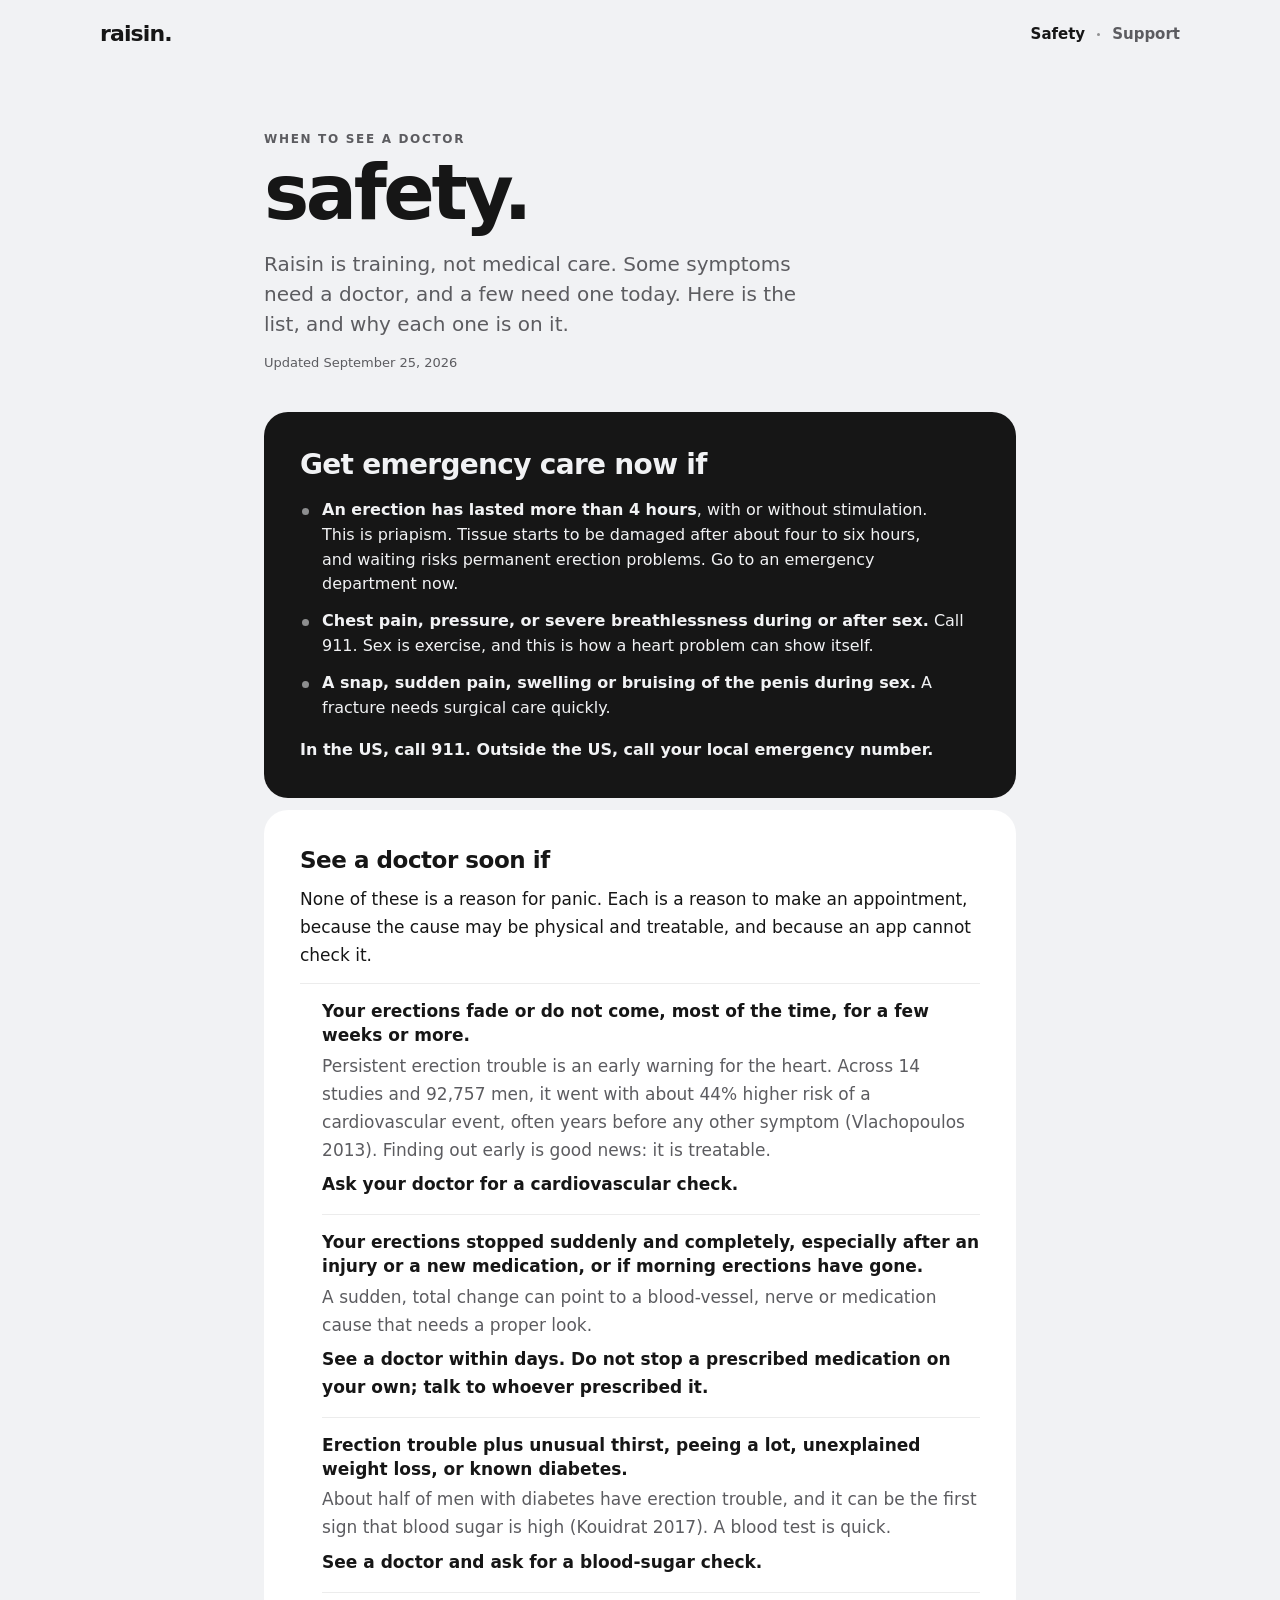
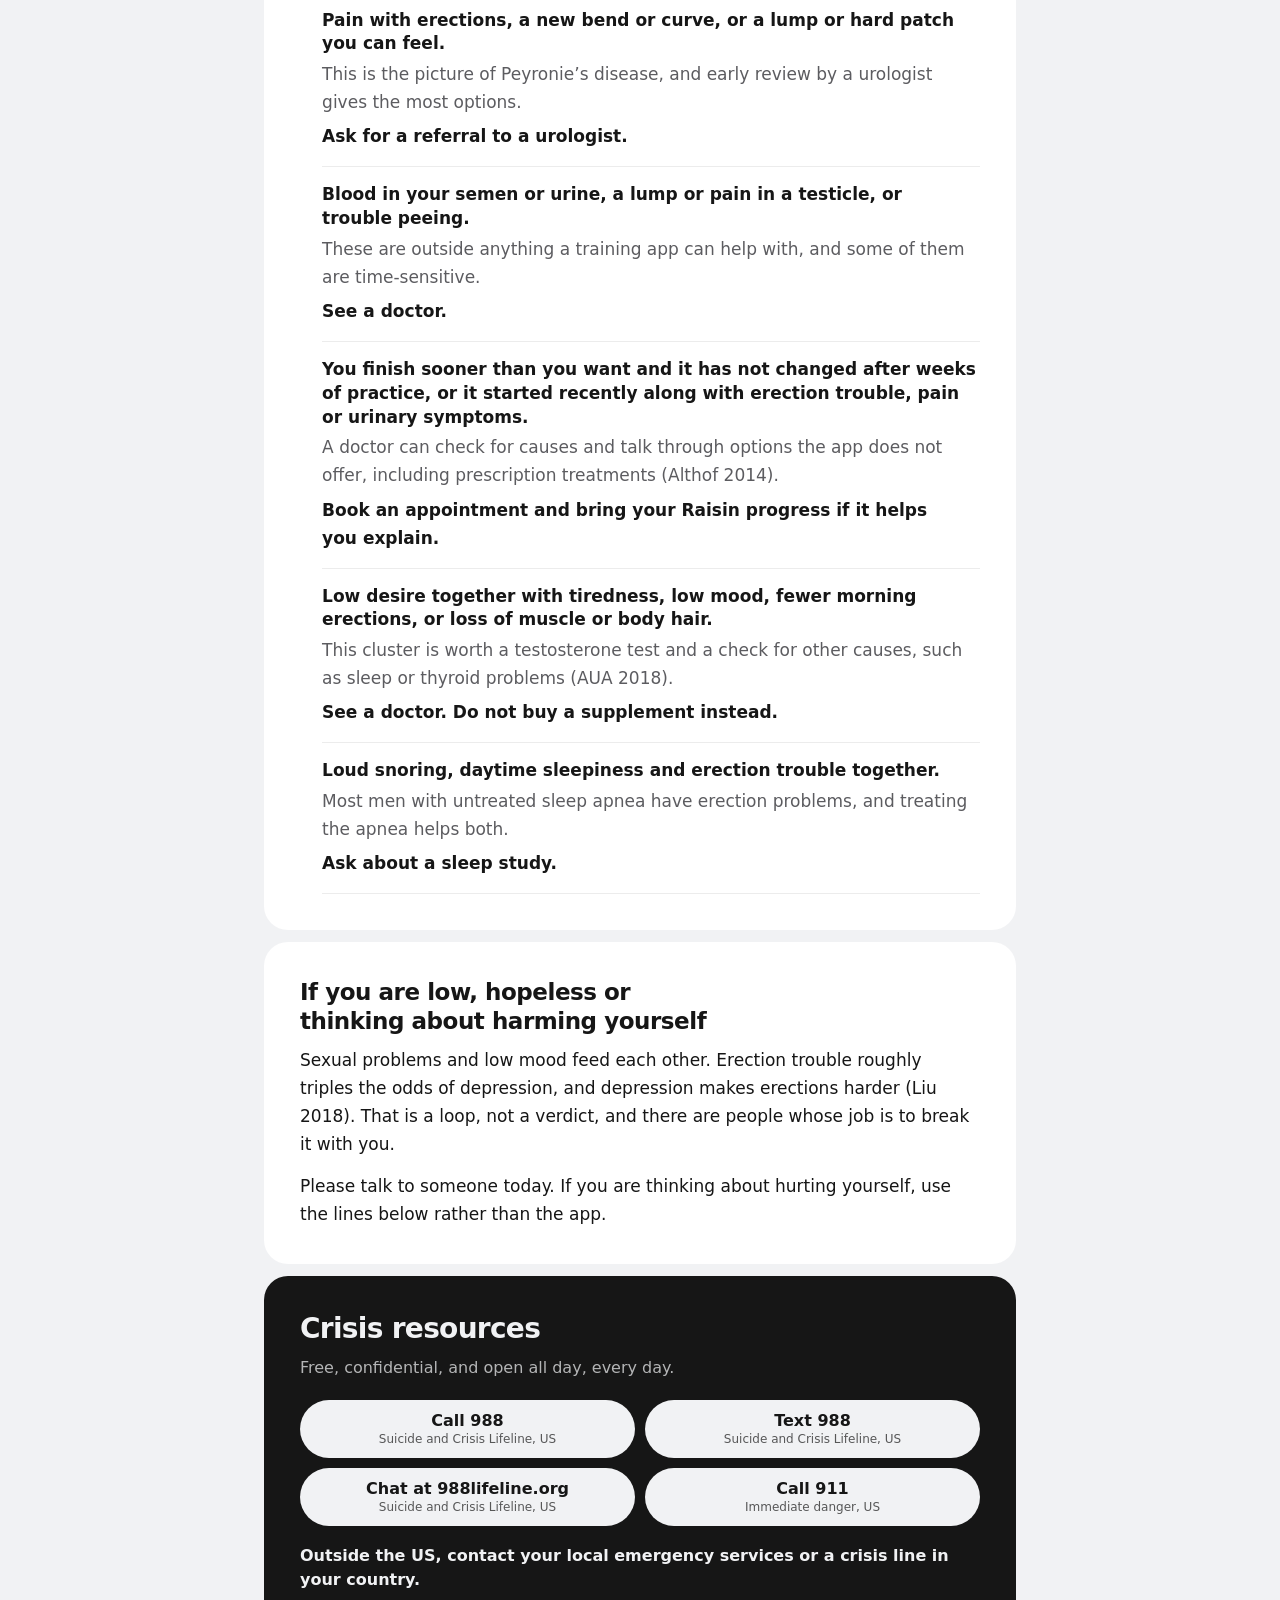
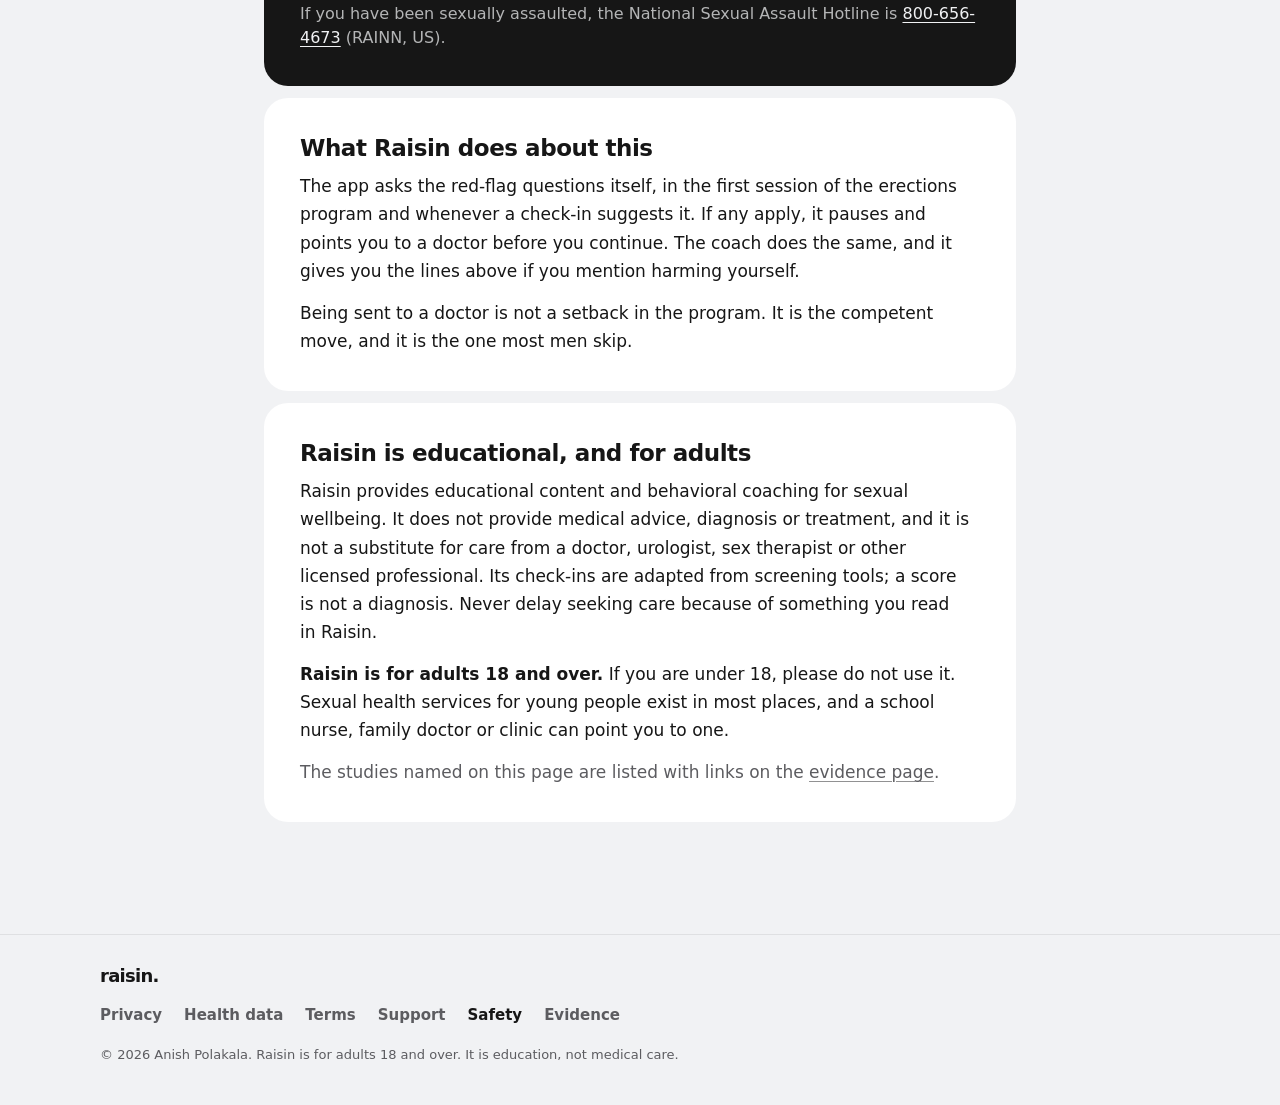
==== safety/index.html @ 12e7c558 "Raisin site: landing, privacy, health data, terms, support, safety, evidence Static site for the Rai" ====
<!doctype html>
<html lang="en">
<!-- Same page as ../safety.html so the clean URL /safety/ works. Generated by tools/mirror.py; edit safety.html and re-run it. -->
<head>
<meta charset="utf-8">
<meta name="viewport" content="width=device-width, initial-scale=1">
<title>When to see a doctor · Raisin</title>
<meta name="description" content="Raisin is training, not medical care. The signs that need a doctor, the ones that need emergency care today, and crisis resources. For adults 18 and over.">
<meta name="color-scheme" content="light dark">
<meta name="theme-color" content="#F1F2F4" media="(prefers-color-scheme: light)">
<meta name="theme-color" content="#000000" media="(prefers-color-scheme: dark)">
<meta name="referrer" content="no-referrer">
<meta name="format-detection" content="telephone=no">
<meta http-equiv="Content-Security-Policy" content="default-src 'self'; script-src 'none'; style-src 'self' https://fonts.googleapis.com; font-src https://fonts.gstatic.com; img-src 'self' data:; connect-src 'none'; base-uri 'none'; form-action 'none'; object-src 'none'">
<meta property="og:title" content="When to see a doctor · Raisin">
<meta property="og:description" content="The signs that need a doctor, the ones that need emergency care today, and crisis resources.">
<meta property="og:type" content="website">
<link rel="icon" href="../assets/favicon.svg" type="image/svg+xml">
<link rel="preconnect" href="https://fonts.googleapis.com">
<link rel="preconnect" href="https://fonts.gstatic.com" crossorigin>
<link rel="stylesheet" href="https://fonts.googleapis.com/css2?family=Figtree:wght@400;500;600;700;800&display=swap">
<link rel="stylesheet" href="../assets/site.css">
</head>
<body>
<a class="skip-link" href="#main">Skip to content</a>
<header class="site-header">
  <div class="wrap site-header__inner">
    <a class="wordmark" href="../">raisin.</a>
    <nav class="site-nav" aria-label="Main">
      <ul>
        <li><a href="../safety.html" aria-current="page">Safety</a></li>
        <li><a href="../support.html">Support</a></li>
      </ul>
    </nav>
  </div>
</header>
<main id="main">
  <div class="page-head wrap--doc">
    <p class="eyebrow">When to see a doctor</p>
    <h1 class="page-title">safety.</h1>
    <p class="lede">Raisin is training, not medical care. Some symptoms need a doctor, and a few need one today. Here is the list, and why each one is on it.</p>
    <p class="meta">Updated September 25, 2026</p>
  </div>
  <div class="wrap--doc stack">
    <section class="card card--inverse crisis" aria-labelledby="urgent-title">
      <h2 id="urgent-title">Get emergency care now if</h2>
      <ul class="summary">
        <li><strong>An erection has lasted more than 4 hours</strong>, with or without stimulation. This is priapism. Tissue starts to be damaged after about four to six hours, and waiting risks permanent erection problems. Go to an emergency department now.</li>
        <li><strong>Chest pain, pressure, or severe breathlessness during or after sex.</strong> Call 911. Sex is exercise, and this is how a heart problem can show itself.</li>
        <li><strong>A snap, sudden pain, swelling or bruising of the penis during sex.</strong> A fracture needs surgical care quickly.</li>
      </ul>
      <p class="crisis__danger">In the US, call 911. Outside the US, call your local emergency number.</p>
    </section>

    <section class="card prose" id="doctor" aria-labelledby="doctor-title">
      <h2 id="doctor-title">See a doctor soon if</h2>
      <p>None of these is a reason for panic. Each is a reason to make an appointment, because the cause may be physical and treatable, and because an app cannot check it.</p>
      <ul class="flags">
        <li>
          <p class="flag__what">Your erections fade or do not come, most of the time, for a few weeks or more.</p>
          <p class="flag__why">Persistent erection trouble is an early warning for the heart. Across 14 studies and 92,757 men, it went with about 44% higher risk of a cardiovascular event, often years before any other symptom (Vlachopoulos 2013). Finding out early is good news: it is treatable.</p>
          <p class="flag__do">Ask your doctor for a cardiovascular check.</p>
        </li>
        <li>
          <p class="flag__what">Your erections stopped suddenly and completely, especially after an injury or a new medication, or if morning erections have gone.</p>
          <p class="flag__why">A sudden, total change can point to a blood-vessel, nerve or medication cause that needs a proper look.</p>
          <p class="flag__do">See a doctor within days. Do not stop a prescribed medication on your own; talk to whoever prescribed it.</p>
        </li>
        <li>
          <p class="flag__what">Erection trouble plus unusual thirst, peeing a lot, unexplained weight loss, or known diabetes.</p>
          <p class="flag__why">About half of men with diabetes have erection trouble, and it can be the first sign that blood sugar is high (Kouidrat 2017). A blood test is quick.</p>
          <p class="flag__do">See a doctor and ask for a blood-sugar check.</p>
        </li>
        <li>
          <p class="flag__what">Pain with erections, a new bend or curve, or a lump or hard patch you can feel.</p>
          <p class="flag__why">This is the picture of Peyronie’s disease, and early review by a urologist gives the most options.</p>
          <p class="flag__do">Ask for a referral to a urologist.</p>
        </li>
        <li>
          <p class="flag__what">Blood in your semen or urine, a lump or pain in a testicle, or trouble peeing.</p>
          <p class="flag__why">These are outside anything a training app can help with, and some of them are time-sensitive.</p>
          <p class="flag__do">See a doctor.</p>
        </li>
        <li>
          <p class="flag__what">You finish sooner than you want and it has not changed after weeks of practice, or it started recently along with erection trouble, pain or urinary symptoms.</p>
          <p class="flag__why">A doctor can check for causes and talk through options the app does not offer, including prescription treatments (Althof 2014).</p>
          <p class="flag__do">Book an appointment and bring your Raisin progress if it helps you explain.</p>
        </li>
        <li>
          <p class="flag__what">Low desire together with tiredness, low mood, fewer morning erections, or loss of muscle or body hair.</p>
          <p class="flag__why">This cluster is worth a testosterone test and a check for other causes, such as sleep or thyroid problems (AUA 2018).</p>
          <p class="flag__do">See a doctor. Do not buy a supplement instead.</p>
        </li>
        <li>
          <p class="flag__what">Loud snoring, daytime sleepiness and erection trouble together.</p>
          <p class="flag__why">Most men with untreated sleep apnea have erection problems, and treating the apnea helps both.</p>
          <p class="flag__do">Ask about a sleep study.</p>
        </li>
      </ul>
    </section>

    <section class="card prose" id="mind" aria-labelledby="mind-title">
      <h2 id="mind-title">If you are low, hopeless or thinking about harming yourself</h2>
      <p>Sexual problems and low mood feed each other. Erection trouble roughly triples the odds of depression, and depression makes erections harder (Liu 2018). That is a loop, not a verdict, and there are people whose job is to break it with you.</p>
      <p>Please talk to someone today. If you are thinking about hurting yourself, use the lines below rather than the app.</p>
    </section>

    <section class="card card--inverse crisis" aria-labelledby="crisis-title">
      <h2 id="crisis-title">Crisis resources</h2>
      <p class="crisis__intro">Free, confidential, and open all day, every day.</p>
      <ul class="crisis__lines">
        <li><a class="btn btn--light" href="tel:988">Call 988<span class="visually-hidden">, </span><small>Suicide and Crisis Lifeline, US</small></a></li>
        <li><a class="btn btn--light" href="sms:988">Text 988<span class="visually-hidden">, </span><small>Suicide and Crisis Lifeline, US</small></a></li>
        <li><a class="btn btn--light" href="https://988lifeline.org/">Chat at 988lifeline.org<span class="visually-hidden">, </span><small>Suicide and Crisis Lifeline, US</small></a></li>
        <li><a class="btn btn--light" href="tel:911">Call 911<span class="visually-hidden">, </span><small>Immediate danger, US</small></a></li>
      </ul>
      <p class="crisis__danger">Outside the US, contact your local emergency services or a crisis line in your country.</p>
      <p class="crisis__intro">If you have been sexually assaulted, the National Sexual Assault Hotline is <a href="tel:18006564673">800-656-4673</a> (RAINN, US).</p>
    </section>

    <section class="card prose" id="what-raisin-does" aria-labelledby="does-title">
      <h2 id="does-title">What Raisin does about this</h2>
      <p>The app asks the red-flag questions itself, in the first session of the erections program and whenever a check-in suggests it. If any apply, it pauses and points you to a doctor before you continue. The coach does the same, and it gives you the lines above if you mention harming yourself.</p>
      <p>Being sent to a doctor is not a setback in the program. It is the competent move, and it is the one most men skip.</p>
    </section>

    <section class="card prose" id="educational" aria-labelledby="edu-title">
      <h2 id="edu-title">Raisin is educational, and for adults</h2>
      <p>Raisin provides educational content and behavioral coaching for sexual wellbeing. It does not provide medical advice, diagnosis or treatment, and it is not a substitute for care from a doctor, urologist, sex therapist or other licensed professional. Its check-ins are adapted from screening tools; a score is not a diagnosis. Never delay seeking care because of something you read in Raisin.</p>
      <p><strong>Raisin is for adults 18 and over.</strong> If you are under 18, please do not use it. Sexual health services for young people exist in most places, and a school nurse, family doctor or clinic can point you to one.</p>
      <p class="muted">The studies named on this page are listed with links on the <a href="../evidence.html">evidence page</a>.</p>
    </section>
  </div>
</main>
<footer class="site-footer">
  <div class="wrap site-footer__inner">
    <a class="wordmark wordmark--sm" href="../">raisin.</a>
    <nav aria-label="Legal and help">
      <ul class="footer-links">
        <li><a href="../privacy.html">Privacy</a></li>
        <li><a href="../health-data.html">Health data</a></li>
        <li><a href="../terms.html">Terms</a></li>
        <li><a href="../support.html">Support</a></li>
        <li><a href="../safety.html" aria-current="page">Safety</a></li>
        <li><a href="../evidence.html">Evidence</a></li>
      </ul>
    </nav>
    <p class="copyright">&copy; 2026 Anish Polakala. Raisin is for adults 18 and over. It is education, not medical care.</p>
  </div>
</footer>
</body>
</html>
---- assets/site.css ----
/* Raisin website
   Paper UI in the Stoic manner: off-white page, white 24px cards, near-black type, no shadows,
   no accent color. Figtree with the system stack as fallback. There is no JavaScript on this site. */

/* ── Tokens ─────────────────────────────────────────────────────────────── */
:root {
  color-scheme: light dark;

  --page: #F1F2F4;
  --surface: #FFFFFF;
  --surface-2: #E8E9EC;
  --ink: #161616;
  --ink-2: #5C5C60;          /* secondary text: 6.5:1 on white, 5.9:1 on the page */
  --ink-3: #919192;          /* decorative only (markers, separators) */
  --inverse: #161616;        /* black cards and pills */
  --on-inverse: #F1F2F4;
  --on-inverse-2: rgba(241, 242, 244, 0.72);
  --hairline: rgba(22, 22, 22, 0.08);
  --focus: #161616;

  --r-card: 24px;
  --r-card-sm: 16px;
  --r-pill: 999px;

  --gutter: clamp(16px, 4vw, 40px);
  --card-pad: clamp(20px, 4.5vw, 36px);
  --measure: 680px;

  --font: "Figtree", system-ui, -apple-system, BlinkMacSystemFont, "Segoe UI", Roboto,
    "Helvetica Neue", Arial, sans-serif;

  --dur: 180ms;
  --ease: cubic-bezier(0.2, 0.8, 0.2, 1);
}

/* Stoic inverts to black at night; so do we. */
@media (prefers-color-scheme: dark) {
  :root {
    --page: #000000;
    --surface: #191919;
    --surface-2: #242424;
    --ink: #EDEDED;
    --ink-2: #A5A5A8;
    --ink-3: #6E6E73;
    --inverse: #F2F2F2;
    --on-inverse: #111111;
    --on-inverse-2: rgba(17, 17, 17, 0.7);
    --hairline: rgba(255, 255, 255, 0.1);
    --focus: #F2F2F2;
  }
}

/* ── Base ───────────────────────────────────────────────────────────────── */
*,
*::before,
*::after {
  box-sizing: border-box;
}

html {
  -webkit-text-size-adjust: 100%;
  text-size-adjust: 100%;
  scroll-behavior: smooth;
}

@media (prefers-reduced-motion: reduce) {
  html {
    scroll-behavior: auto;
  }
}

body {
  margin: 0;
  min-height: 100vh;
  display: flex;
  flex-direction: column;
  background: var(--page);
  color: var(--ink);
  font-family: var(--font);
  font-size: 1rem;
  line-height: 1.5;
  -webkit-font-smoothing: antialiased;
  -moz-osx-font-smoothing: grayscale;
  text-rendering: optimizeLegibility;
  overflow-wrap: break-word;
}

main {
  flex: 1 0 auto;
}

h1,
h2,
h3,
p,
ul,
ol,
dl,
dd,
figure {
  margin: 0;
}

h1,
h2,
h3 {
  font-weight: 700;
  text-wrap: balance;
}

p,
li,
dd,
dt {
  text-wrap: pretty;
}

a {
  color: inherit;
  text-decoration-thickness: 1px;
  text-underline-offset: 0.2em;
}

strong {
  font-weight: 700;
}

svg {
  display: block;
}

::selection {
  background: var(--ink);
  color: var(--page);
}

:focus-visible {
  outline: 2.5px solid var(--focus);
  outline-offset: 3px;
}

[id] {
  scroll-margin-top: 24px;
}

.visually-hidden {
  position: absolute !important;
  width: 1px;
  height: 1px;
  padding: 0;
  margin: -1px;
  overflow: hidden;
  clip: rect(0 0 0 0);
  white-space: nowrap;
  border: 0;
}

.skip-link {
  position: absolute;
  left: 16px;
  top: 12px;
  z-index: 10;
  padding: 10px 18px;
  border-radius: var(--r-pill);
  background: var(--inverse);
  color: var(--on-inverse);
  font-weight: 600;
  text-decoration: none;
  transform: translateY(-160%);
  transition: transform var(--dur) var(--ease);
}

.skip-link:focus-visible {
  transform: none;
}

.wrap {
  width: min(100% - 2 * var(--gutter), 1080px);
  margin-inline: auto;
}

.wrap--doc {
  width: min(100% - 2 * var(--gutter), calc(var(--measure) + 2 * var(--card-pad)));
  margin-inline: auto;
}

/* ── Type roles ─────────────────────────────────────────────────────────── */
.eyebrow {
  font-size: 0.75rem;
  line-height: 1.2;
  font-weight: 600;
  letter-spacing: 0.14em;
  text-transform: uppercase;
  color: var(--ink-2);
}

.wordmark {
  font-weight: 800;
  font-size: 1.375rem;
  line-height: 1;
  letter-spacing: -0.04em;
  text-decoration: none;
  color: var(--ink);
  border-radius: 6px;
}

/* ── Header ─────────────────────────────────────────────────────────────── */
.site-header__inner {
  display: flex;
  align-items: center;
  justify-content: space-between;
  gap: 16px;
  padding-block: 22px;
}

.site-nav ul {
  display: flex;
  align-items: center;
  list-style: none;
  padding: 0;
  margin: 0;
}

.site-nav li + li::before {
  content: "";
  display: inline-block;
  width: 3px;
  height: 3px;
  margin-inline: 12px;
  border-radius: 50%;
  background: var(--ink-3);
  vertical-align: middle;
}

.site-nav a {
  font-size: 0.9375rem;
  font-weight: 600;
  color: var(--ink-2);
  text-decoration: none;
  border-radius: 6px;
  transition: color var(--dur) var(--ease);
}

.site-nav a:hover,
.site-nav a[aria-current="page"] {
  color: var(--ink);
}

/* ── Buttons and the store badge ────────────────────────────────────────── */
.btn {
  display: inline-flex;
  align-items: center;
  justify-content: center;
  gap: 10px;
  min-height: 52px;
  padding: 0 26px;
  border: 0;
  border-radius: var(--r-pill);
  font: inherit;
  font-size: 1.0625rem;
  font-weight: 600;
  line-height: 1.2;
  text-align: center;
  text-decoration: none;
  cursor: pointer;
  transition: opacity var(--dur) var(--ease), background-color var(--dur) var(--ease),
    transform var(--dur) var(--ease);
}

.btn:active {
  transform: scale(0.98);
}

.btn--primary {
  background: var(--inverse);
  color: var(--on-inverse);
}

.btn--primary:hover {
  opacity: 0.86;
}

.btn--secondary {
  min-height: 46px;
  padding: 0 22px;
  font-size: 1rem;
  background: transparent;
  color: var(--ink);
  box-shadow: inset 0 0 0 1.5px var(--ink);
}

.btn--secondary:hover {
  background: var(--hairline);
}

.btn--light {
  min-height: 46px;
  padding: 0 20px;
  font-size: 1rem;
  background: var(--on-inverse);
  color: var(--inverse);
}

.btn--light:hover {
  opacity: 0.9;
}

/* App Store badge as plain type, no Apple artwork. Points at "#" until the listing is live. */
.store {
  display: inline-flex;
  flex-direction: column;
  justify-content: center;
  min-height: 56px;
  padding: 8px 28px 9px;
  border-radius: var(--r-pill);
  background: var(--inverse);
  color: var(--on-inverse);
  text-decoration: none;
  line-height: 1.1;
  transition: opacity var(--dur) var(--ease), transform var(--dur) var(--ease);
}

.store:hover {
  opacity: 0.86;
}

.store:active {
  transform: scale(0.98);
}

.store__small {
  font-size: 0.75rem;
  font-weight: 500;
  opacity: 0.78;
}

.store__big {
  font-size: 1.1875rem;
  font-weight: 700;
  letter-spacing: -0.015em;
}

/* ── Landing ────────────────────────────────────────────────────────────── */
.hero {
  padding-block: clamp(20px, 5vw, 56px) clamp(40px, 7vw, 72px);
}

.hero__title {
  margin-top: 14px;
  max-width: 20ch;
  font-size: clamp(2.375rem, 1.35rem + 4.6vw, 4.5rem);
  line-height: 1.02;
  letter-spacing: -0.035em;
}

.hero__lede {
  margin-top: 20px;
  max-width: 36rem;
  font-size: clamp(1.0625rem, 1rem + 0.45vw, 1.3125rem);
  line-height: 1.5;
  color: var(--ink-2);
}

.hero__actions {
  display: flex;
  flex-wrap: wrap;
  align-items: center;
  gap: 12px 14px;
  margin-top: 28px;
}

.hero__note {
  margin-top: 16px;
  font-size: 0.875rem;
  font-weight: 500;
  color: var(--ink-2);
}

.section {
  padding-block: clamp(28px, 5vw, 48px) 0;
}

.section-head {
  margin-bottom: 20px;
}

.section-title {
  margin-top: 8px;
  max-width: 24ch;
  font-size: clamp(1.625rem, 1.2rem + 1.8vw, 2.5rem);
  line-height: 1.1;
  letter-spacing: -0.03em;
}

.section-foot {
  margin-top: 16px;
  font-size: 0.9375rem;
  font-weight: 500;
  color: var(--ink-2);
}

.section-foot a {
  color: var(--ink);
}

.cards {
  list-style: none;
  padding: 0;
  display: grid;
  gap: 12px;
}

@media (min-width: 760px) {
  .cards {
    grid-template-columns: repeat(3, minmax(0, 1fr));
    gap: 16px;
  }
}

.cards .card h3 {
  font-size: 1.1875rem;
  line-height: 1.25;
  letter-spacing: -0.015em;
}

.cards .card p {
  margin-top: 10px;
  color: var(--ink-2);
  line-height: 1.55;
}

/* Numbers before reassurance */
.stat {
  display: flex;
  flex-direction: column;
  gap: 6px;
}

.stat__num {
  font-size: clamp(2rem, 1.5rem + 2vw, 2.75rem);
  line-height: 1;
  font-weight: 700;
  letter-spacing: -0.04em;
}

.stat__label {
  font-size: 0.9375rem;
  line-height: 1.45;
  color: var(--ink-2);
}

.stat__source {
  margin-top: auto;
  padding-top: 10px;
  font-size: 0.8125rem;
  font-weight: 500;
  color: var(--ink-2);
}

/* "What Raisin is not": a black card, the way Stoic does its category tiles */
.not h2 {
  margin-top: 8px;
  font-size: clamp(1.5rem, 1.2rem + 1.4vw, 2.125rem);
  line-height: 1.12;
  letter-spacing: -0.03em;
}

.not__list {
  margin-top: 20px;
  display: grid;
  gap: 18px;
}

@media (min-width: 760px) {
  .not__list {
    grid-template-columns: 1fr 1fr;
    gap: 22px 32px;
  }
}

.not__list dt {
  font-weight: 700;
  font-size: 1.0625rem;
}

.not__list dd {
  margin-top: 4px;
  color: var(--on-inverse-2);
  line-height: 1.55;
}

.not__list dd a {
  color: var(--on-inverse);
}

.footnote {
  padding-block: clamp(40px, 6vw, 64px) 0;
}

.footnote p {
  max-width: 44rem;
  font-size: 0.875rem;
  line-height: 1.6;
  font-weight: 500;
  color: var(--ink-2);
}

.footnote strong {
  color: var(--ink);
}

/* ── Inner pages ────────────────────────────────────────────────────────── */
.page-head {
  padding-block: clamp(24px, 6vw, 64px) clamp(24px, 5vw, 40px);
}

.page-title {
  margin-top: 10px;
  font-size: clamp(2.75rem, 1.6rem + 5.4vw, 4.75rem);
  line-height: 0.98;
  font-weight: 700;
  letter-spacing: -0.045em;
}

.lede {
  margin-top: 18px;
  max-width: 34rem;
  font-size: clamp(1.0625rem, 1rem + 0.4vw, 1.25rem);
  line-height: 1.5;
  color: var(--ink-2);
}

.meta {
  margin-top: 14px;
  font-size: 0.8125rem;
  font-weight: 500;
  color: var(--ink-2);
}

.jump {
  margin-top: 20px;
}

.stack {
  display: grid;
  gap: 12px;
}

.stack > * {
  min-width: 0;
}

.card {
  padding: var(--card-pad);
  border-radius: var(--r-card);
  background: var(--surface);
}

.card--inverse {
  --focus: var(--on-inverse);
  background: var(--inverse);
  color: var(--on-inverse);
}

.card--inverse .eyebrow {
  color: var(--on-inverse-2);
}

.card--inverse a:not(.btn) {
  color: var(--on-inverse);
}

.card--inverse ::selection {
  background: var(--on-inverse);
  color: var(--inverse);
}

.group-title {
  margin: 36px 0 12px;
  padding-inline: 4px;
}

.group-title:first-child {
  margin-top: 0;
}

/* Long-form text */
.prose {
  font-size: 1rem;
  line-height: 1.65;
}

@media (min-width: 720px) {
  .prose {
    font-size: 1.0625rem;
  }
}

.prose h2 {
  font-size: clamp(1.25rem, 1.1rem + 0.5vw, 1.4375rem);
  line-height: 1.25;
  letter-spacing: -0.02em;
}

.prose h3 {
  margin-top: 26px;
  font-size: 1.0625rem;
  line-height: 1.35;
  letter-spacing: -0.01em;
}

.prose h2 + *,
.prose h3 + * {
  margin-top: 10px;
}

.prose p + p,
.prose p + ul,
.prose p + ol,
.prose ul + p,
.prose ol + p,
.prose p + dl,
.prose dl + p,
.prose ul + ul,
.prose ol + ul {
  margin-top: 14px;
}

.prose ul,
.prose ol {
  padding-left: 1.3em;
}

.prose li + li {
  margin-top: 8px;
}

.prose li::marker {
  color: var(--ink-3);
}

.prose ol li::marker {
  color: var(--ink-2);
  font-weight: 600;
}

.prose a {
  text-decoration-color: var(--ink-3);
  overflow-wrap: anywhere;
  border-radius: 3px;
  transition: text-decoration-color var(--dur) var(--ease);
}

.prose a:hover {
  text-decoration-color: currentColor;
}

.prose .muted {
  color: var(--ink-2);
}

.prose .conspicuous {
  font-weight: 600;
}

.path {
  font-weight: 600;
}

/* The short version */
.summary {
  list-style: none;
  padding: 0;
  margin-top: 16px;
  display: grid;
  gap: 12px;
}

.summary li {
  position: relative;
  padding-left: 22px;
  line-height: 1.55;
}

.summary li::before {
  content: "";
  position: absolute;
  left: 2px;
  top: 0.62em;
  width: 7px;
  height: 7px;
  border-radius: 50%;
  background: currentColor;
  opacity: 0.55;
}

.summary-note {
  margin-top: 18px;
  font-size: 0.875rem;
  color: var(--on-inverse-2);
}

/* Contents */
.toc h2 {
  margin-bottom: 12px;
}

.toc ol {
  list-style: none;
  padding: 0;
  margin: 0;
}

.toc li {
  break-inside: avoid;
}

@media (min-width: 640px) {
  .toc ol {
    columns: 2;
    column-gap: 24px;
  }
}

.toc a {
  display: block;
  padding: 6px 0;
  font-weight: 500;
  text-decoration: none;
  color: var(--ink);
  border-radius: 6px;
}

.toc a:hover {
  text-decoration: underline;
  text-decoration-color: var(--ink-3);
}

/* Label / value rows */
.facts {
  margin-top: 16px;
  border-top: 1px solid var(--hairline);
}

.facts > div {
  padding-block: 14px;
  border-bottom: 1px solid var(--hairline);
}

.facts dt {
  font-weight: 700;
  line-height: 1.4;
}

.facts dd {
  margin-top: 4px;
  color: var(--ink-2);
}

.facts dd a {
  color: var(--ink);
}

@media (min-width: 640px) {
  .facts > div {
    display: grid;
    grid-template-columns: minmax(0, 2fr) minmax(0, 3fr);
    gap: 20px;
  }

  .facts dd {
    margin-top: 0;
  }
}

/* ── FAQ ────────────────────────────────────────────────────────────────── */
.faq {
  padding: 0;
  overflow: hidden;
}

.faq details + details {
  border-top: 1px solid var(--hairline);
}

.faq summary {
  position: relative;
  display: block;
  padding: 18px 56px 18px var(--card-pad);
  font-weight: 600;
  line-height: 1.4;
  cursor: pointer;
  list-style: none;
  transition: background-color var(--dur) var(--ease);
}

.faq summary::-webkit-details-marker {
  display: none;
}

.faq summary:hover {
  background: var(--hairline);
}

.faq summary:focus-visible {
  outline-offset: -3px;
  border-radius: 12px;
}

.faq summary::after {
  content: "";
  position: absolute;
  right: calc(var(--card-pad) + 2px);
  top: 50%;
  width: 9px;
  height: 9px;
  margin-top: -7px;
  border-right: 2px solid var(--ink-2);
  border-bottom: 2px solid var(--ink-2);
  transform: rotate(45deg);
  transition: transform var(--dur) var(--ease), margin-top var(--dur) var(--ease);
}

.faq details[open] > summary::after {
  margin-top: -2px;
  transform: rotate(-135deg);
}

.faq__body {
  padding: 0 var(--card-pad) 22px;
}

/* ── Red flags and crisis ───────────────────────────────────────────────── */
.crisis h2 {
  font-size: clamp(1.375rem, 1.2rem + 0.8vw, 1.75rem);
  line-height: 1.2;
  letter-spacing: -0.025em;
}

.crisis__intro {
  margin-top: 10px;
  color: var(--on-inverse-2);
}

.crisis__lines {
  list-style: none;
  padding: 0;
  margin-top: 20px;
  display: grid;
  gap: 10px;
}

@media (min-width: 560px) {
  .crisis__lines {
    grid-template-columns: 1fr 1fr;
  }
}

.crisis__lines .btn {
  width: 100%;
  flex-direction: column;
  gap: 1px;
  min-height: 58px;
  padding: 8px 18px;
}

.crisis__lines small {
  font-size: 0.75rem;
  font-weight: 500;
  opacity: 0.7;
}

.crisis__danger {
  margin-top: 18px;
  font-weight: 700;
}

.flags {
  list-style: none;
  padding: 0;
  margin-top: 16px;
  border-top: 1px solid var(--hairline);
}

.flags li {
  padding-block: 16px;
  border-bottom: 1px solid var(--hairline);
}

.flags li + li {
  margin-top: 0;
}

.flags .flag__what {
  font-weight: 700;
  line-height: 1.4;
}

.flags .flag__why {
  margin-top: 4px;
  color: var(--ink-2);
}

.flags .flag__do {
  margin-top: 6px;
  font-weight: 600;
}

/* ── Evidence list ──────────────────────────────────────────────────────── */
.refs {
  list-style: none;
  padding: 0;
  margin-top: 16px;
  border-top: 1px solid var(--hairline);
}

.refs li {
  padding-block: 18px;
  border-bottom: 1px solid var(--hairline);
}

.refs li + li {
  margin-top: 0;
}

.ref__key {
  display: block;
  font-size: 0.75rem;
  font-weight: 600;
  letter-spacing: 0.12em;
  text-transform: uppercase;
  color: var(--ink-2);
}

.ref__found {
  margin-top: 6px;
  font-weight: 600;
  line-height: 1.45;
}

.ref__use {
  margin-top: 6px;
  color: var(--ink-2);
}

.ref__cite {
  margin-top: 8px;
  font-size: 0.875rem;
  line-height: 1.5;
  color: var(--ink-2);
}

.ref__cite a {
  color: var(--ink);
}

/* ── Contact ────────────────────────────────────────────────────────────── */
.contact h2 {
  font-size: clamp(1.375rem, 1.2rem + 0.8vw, 1.75rem);
  line-height: 1.2;
  letter-spacing: -0.025em;
}

.contact__intro {
  margin-top: 8px;
  color: var(--ink-2);
}

.contact__email {
  margin-top: 20px;
}

.contact__email .btn {
  max-width: 100%;
  overflow-wrap: anywhere;
}

.contact__fine {
  margin-top: 16px;
  font-size: 0.875rem;
  line-height: 1.55;
  color: var(--ink-2);
}

/* ── Footer ─────────────────────────────────────────────────────────────── */
.site-footer {
  margin-top: clamp(64px, 10vw, 112px);
  border-top: 1px solid var(--hairline);
}

.site-footer__inner {
  display: grid;
  gap: 18px;
  padding-block: 32px 40px;
}

.wordmark--sm {
  font-size: 1.125rem;
}

.footer-links {
  display: flex;
  flex-wrap: wrap;
  gap: 6px 22px;
  list-style: none;
  padding: 0;
  margin: 0;
}

.footer-links a {
  font-size: 0.9375rem;
  font-weight: 600;
  color: var(--ink-2);
  text-decoration: none;
  border-radius: 6px;
  transition: color var(--dur) var(--ease);
}

.footer-links a:hover,
.footer-links a[aria-current="page"] {
  color: var(--ink);
}

.copyright {
  max-width: 44rem;
  font-size: 0.8125rem;
  line-height: 1.55;
  font-weight: 500;
  color: var(--ink-2);
}
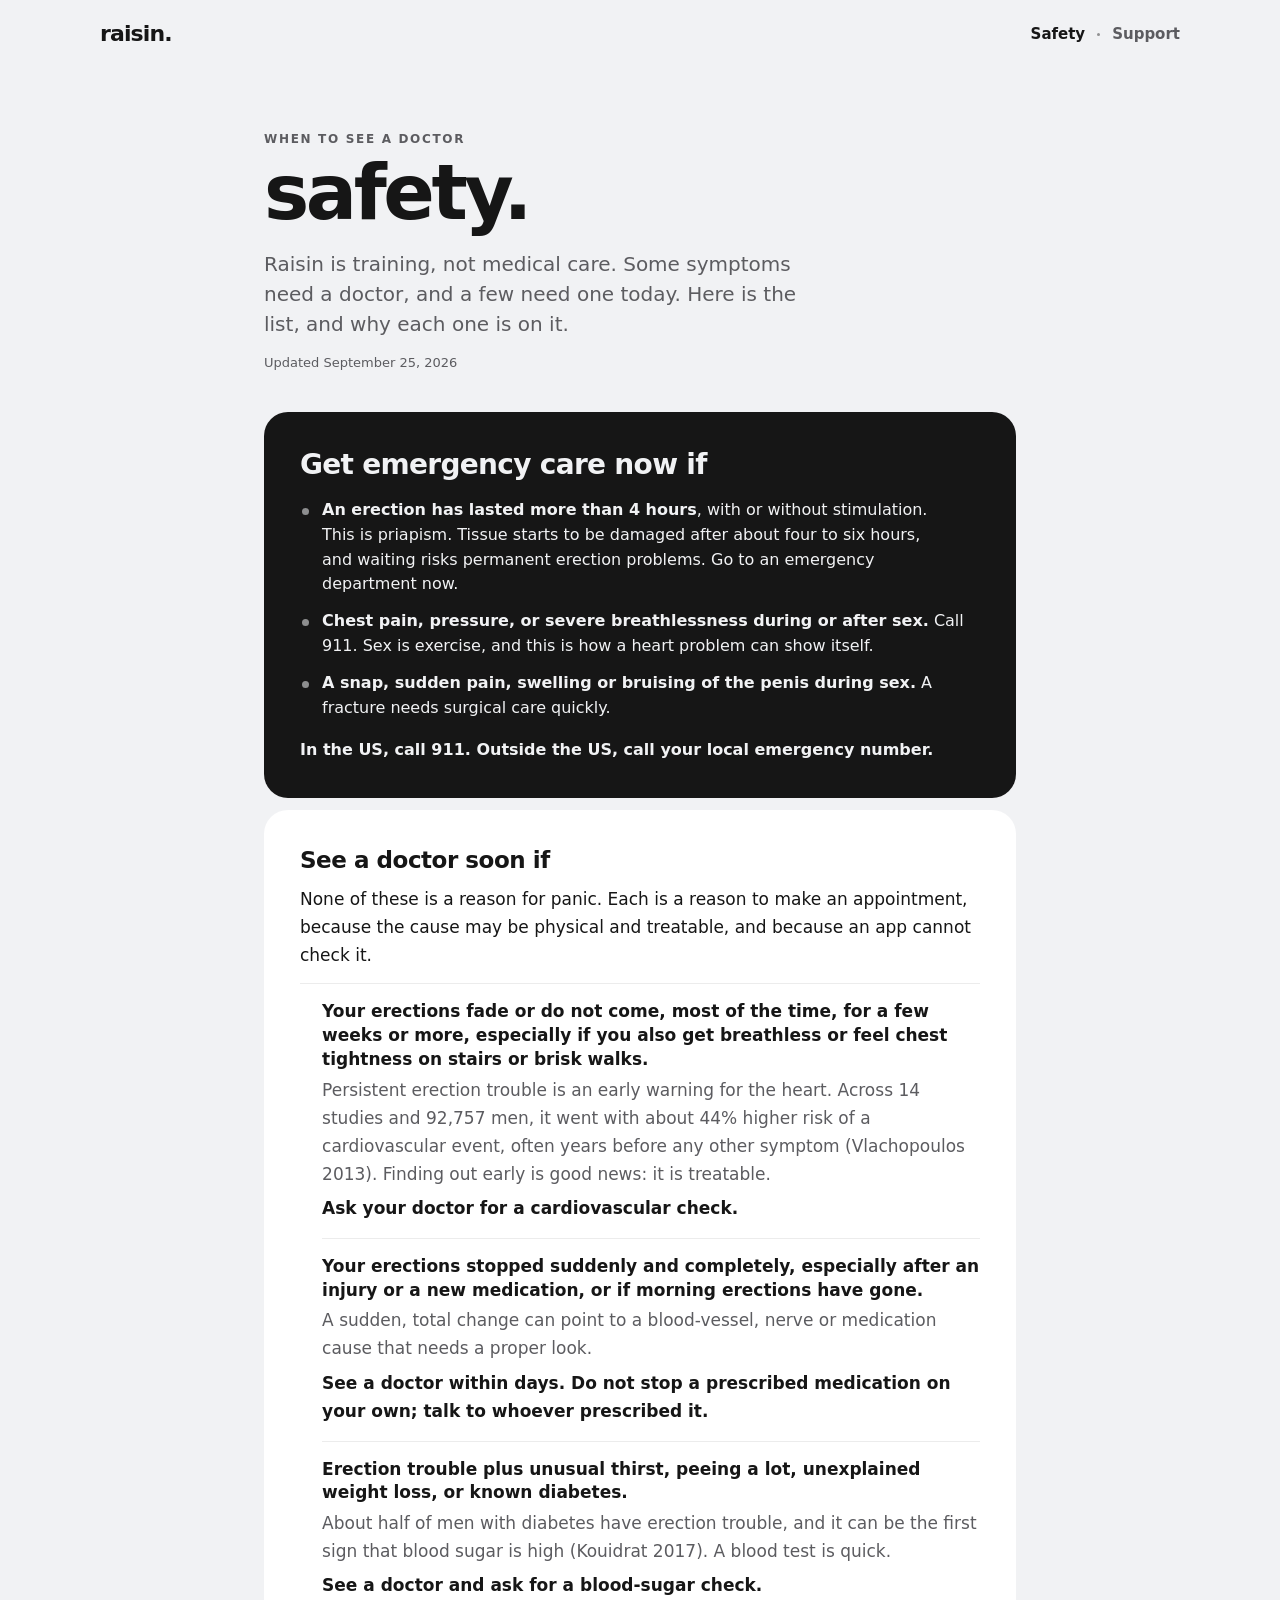
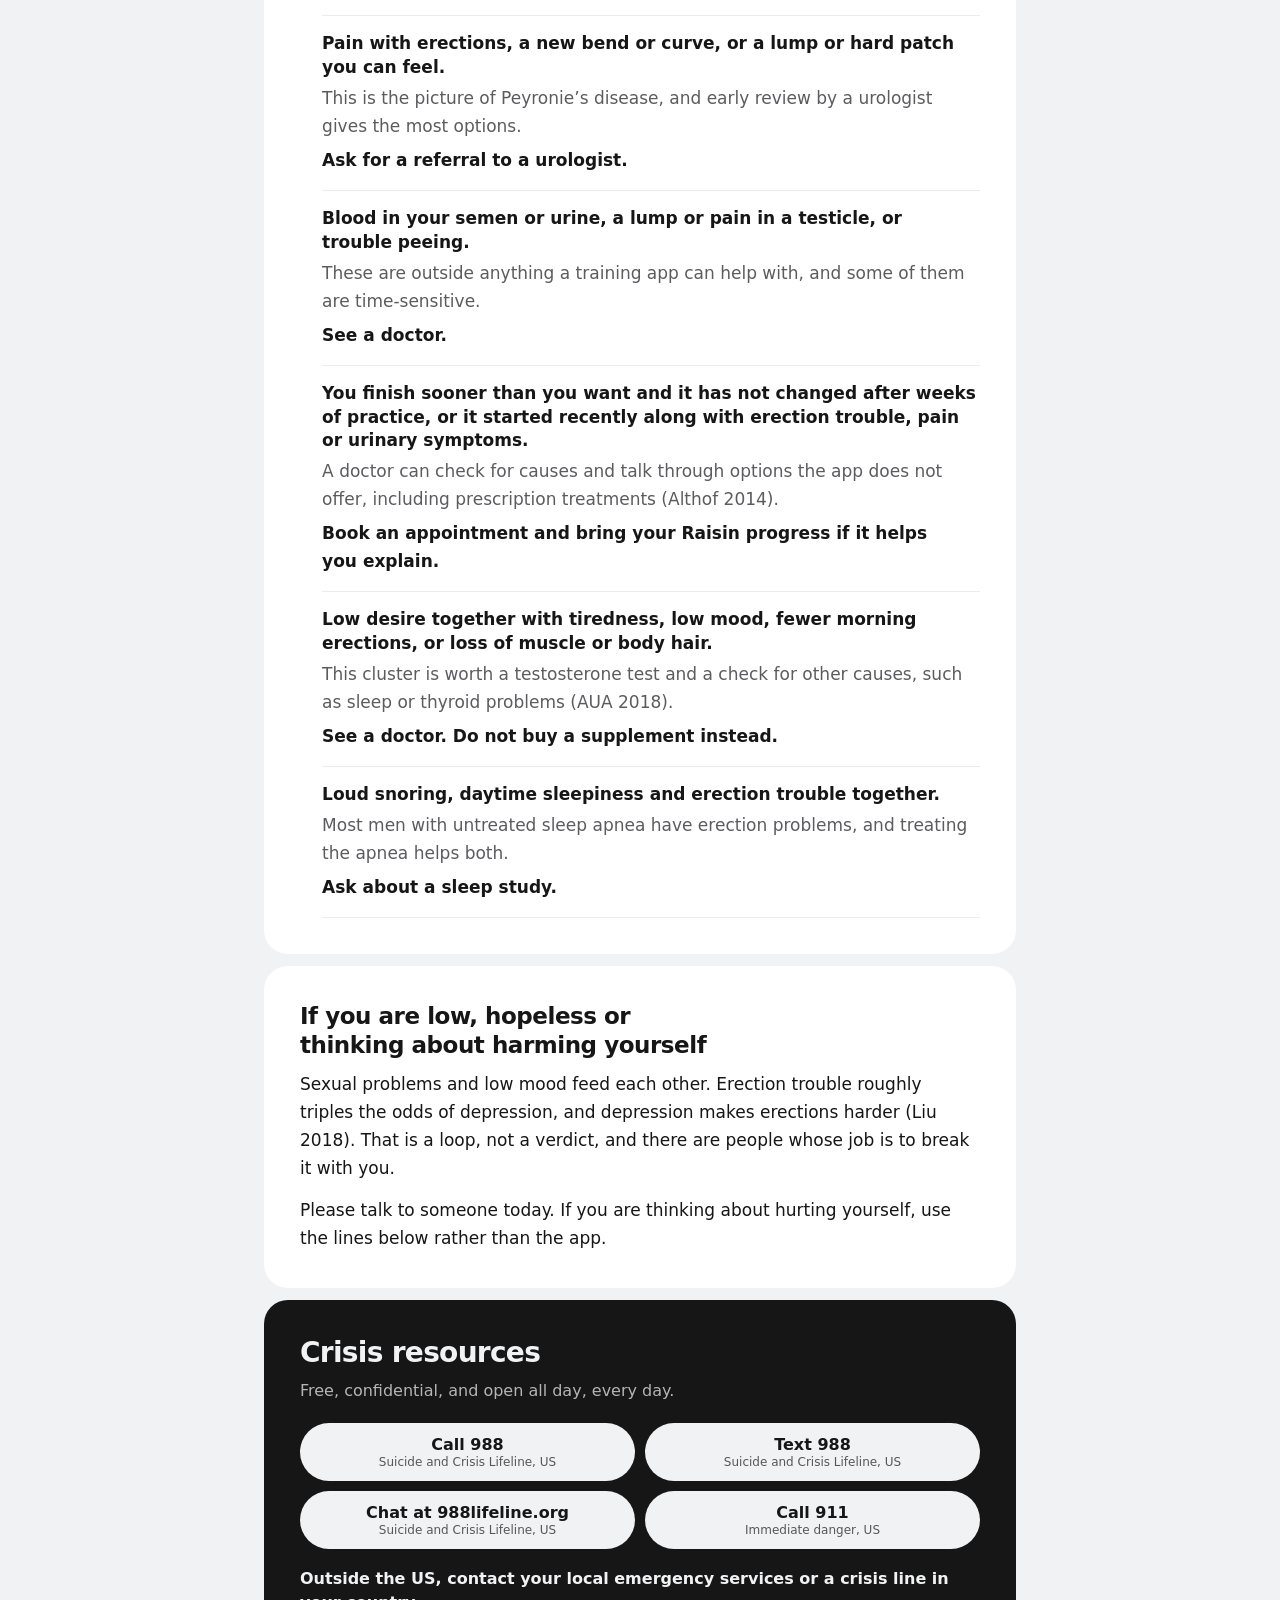
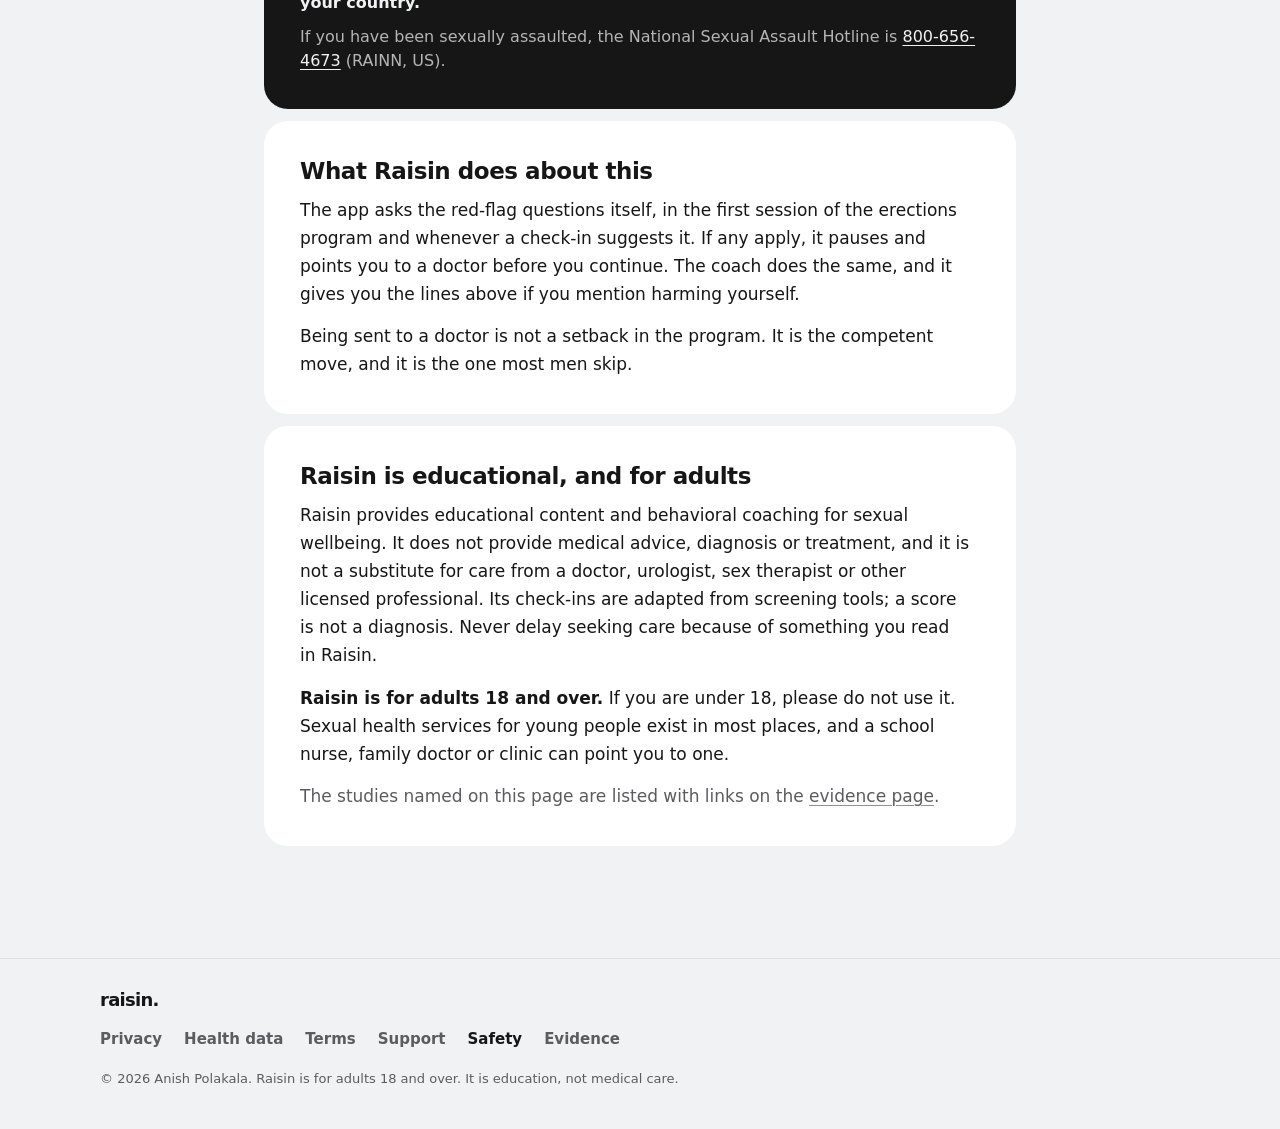
==== commit cb28e4bb: "Safety: name breathlessness on exertion as a see-a-doctor sign Co-Authored-By: Claude Fable 5.1 <nor" ====
--- a/safety/index.html
+++ b/safety/index.html
@@ -57,7 +57,7 @@
       <p>None of these is a reason for panic. Each is a reason to make an appointment, because the cause may be physical and treatable, and because an app cannot check it.</p>
       <ul class="flags">
         <li>
-          <p class="flag__what">Your erections fade or do not come, most of the time, for a few weeks or more.</p>
+          <p class="flag__what">Your erections fade or do not come, most of the time, for a few weeks or more, especially if you also get breathless or feel chest tightness on stairs or brisk walks.</p>
           <p class="flag__why">Persistent erection trouble is an early warning for the heart. Across 14 studies and 92,757 men, it went with about 44% higher risk of a cardiovascular event, often years before any other symptom (Vlachopoulos 2013). Finding out early is good news: it is treatable.</p>
           <p class="flag__do">Ask your doctor for a cardiovascular check.</p>
         </li>
